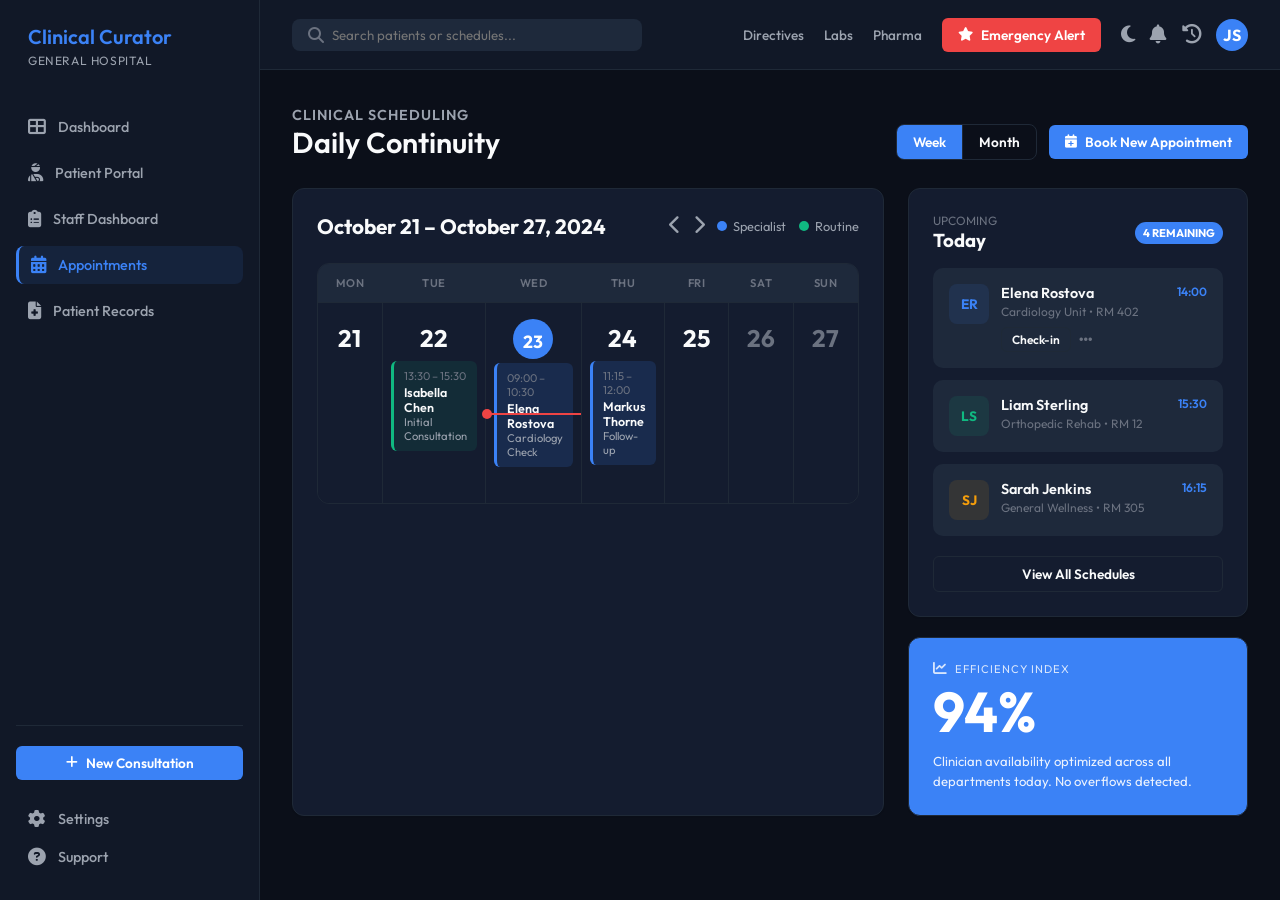
==== appointments.html @ 1411917c "Add Appointments and Patient Records pages; wire up all nav links" ====
<!DOCTYPE html>
<html lang="en">
<head>
    <meta charset="UTF-8">
    <meta name="viewport" content="width=device-width, initial-scale=1.0">
    <title>Appointments | CareFlow</title>
    <link rel="stylesheet" href="css/style.css">
    <link rel="stylesheet" href="https://cdnjs.cloudflare.com/ajax/libs/font-awesome/6.4.0/css/all.min.css">
    <style>
        /* Calendar Styles */
        .calendar-grid {
            display: grid;
            grid-template-columns: repeat(7, 1fr);
            gap: 0;
            border: 1px solid var(--border-color);
            border-radius: 12px;
            overflow: hidden;
        }
        .cal-day-header {
            padding: 12px 8px;
            text-align: center;
            background: var(--bg-input);
            border-bottom: 1px solid var(--border-color);
            font-size: 0.7rem;
            color: var(--text-muted);
            font-weight: 600;
            text-transform: uppercase;
            letter-spacing: 0.05em;
        }
        .cal-day-number {
            font-size: 1.5rem;
            font-weight: 700;
            color: var(--text-primary);
            text-align: center;
            padding: 12px 8px 8px;
        }
        .cal-day-number.today {
            background: var(--accent-blue);
            color: white;
            border-radius: 50%;
            width: 40px;
            height: 40px;
            display: flex;
            align-items: center;
            justify-content: center;
            margin: 8px auto 4px;
            font-size: 1.1rem;
        }
        .cal-day-number.muted { color: var(--text-muted); }

        .cal-cell {
            border-right: 1px solid var(--border-color);
            min-height: 200px;
            padding: 8px;
            vertical-align: top;
            background: var(--bg-card);
            position: relative;
        }
        .cal-cell:last-child { border-right: none; }

        .appt-block {
            border-radius: 6px;
            padding: 8px 10px;
            margin-bottom: 8px;
            font-size: 0.78rem;
            cursor: pointer;
            transition: opacity 0.2s;
            border-left: 3px solid transparent;
        }
        .appt-block:hover { opacity: 0.85; }
        .appt-block.specialist {
            background: rgba(59, 130, 246, 0.15);
            border-left-color: var(--accent-blue);
        }
        .appt-block.routine {
            background: rgba(16, 185, 129, 0.1);
            border-left-color: var(--success);
        }
        .appt-block .appt-time { font-size: 0.7rem; color: var(--text-muted); margin-bottom: 2px; }
        .appt-block .appt-name { font-weight: 600; }
        .appt-block .appt-type { font-size: 0.7rem; color: var(--text-secondary); }

        /* Today line */
        .today-line {
            position: absolute;
            left: 0; right: 0;
            height: 2px;
            background: var(--danger);
            top: 55%;
            z-index: 5;
        }
        .today-dot {
            position: absolute;
            left: -4px;
            top: -4px;
            width: 10px; height: 10px;
            background: var(--danger);
            border-radius: 50%;
        }

        .upcoming-item {
            display: flex;
            gap: 12px;
            padding: 16px;
            border-radius: 10px;
            background: var(--bg-input);
            margin-bottom: 12px;
            position: relative;
            cursor: pointer;
            transition: background 0.2s;
        }
        .upcoming-item:hover { background: var(--border-color); }
        .upcoming-item .avatar {
            width: 40px; height: 40px;
            border-radius: 8px;
            background: var(--accent-blue-light);
            display: flex; align-items: center; justify-content: center;
            font-weight: 700; font-size: 0.85rem;
            color: var(--accent-blue);
            flex-shrink: 0;
        }
        .upcoming-item .time-badge {
            position: absolute;
            right: 16px; top: 16px;
            font-size: 0.75rem;
            font-weight: 600;
            color: var(--accent-blue);
        }
        .upcoming-item .appt-room {
            font-size: 0.75rem;
            color: var(--text-muted);
            margin-top: 2px;
        }

        .legend-dot {
            width: 10px; height: 10px;
            border-radius: 50%;
            display: inline-block;
            margin-right: 6px;
        }
    </style>
</head>
<body data-theme="dark">
<div class="app-container">

    <!-- Sidebar -->
    <aside class="sidebar">
        <div class="brand">
            <h1>Clinical Curator</h1>
            <p>General Hospital</p>
        </div>
        <ul class="nav-menu">
            <li class="nav-item"><a href="index.html" class="nav-link"><i class="fas fa-th-large"></i> Dashboard</a></li>
            <li class="nav-item"><a href="patient.html" class="nav-link"><i class="fas fa-user-injured"></i> Patient Portal</a></li>
            <li class="nav-item"><a href="dashboard.html" class="nav-link"><i class="fas fa-clipboard-list"></i> Staff Dashboard</a></li>
            <li class="nav-item"><a href="appointments.html" class="nav-link active"><i class="fas fa-calendar-alt"></i> Appointments</a></li>
            <li class="nav-item"><a href="patient-records.html" class="nav-link"><i class="fas fa-file-medical"></i> Patient Records</a></li>
        </ul>
        <div class="sidebar-footer">
            <button class="btn btn-primary btn-block" onclick="document.getElementById('new-appt-modal').style.display='flex'">
                <i class="fas fa-plus"></i> New Consultation
            </button>
            <div style="margin-top: 20px;">
                <a href="#" class="nav-link"><i class="fas fa-cog"></i> Settings</a>
                <a href="#" class="nav-link"><i class="fas fa-question-circle"></i> Support</a>
            </div>
        </div>
    </aside>

    <!-- Main Content -->
    <main class="main-content">
        <header class="top-header">
            <div class="search-bar"><i class="fas fa-search"></i><input type="text" placeholder="Search patients or schedules..."></div>
            <div class="header-actions">
                <nav class="header-links"><a href="#">Directives</a><a href="#">Labs</a><a href="#">Pharma</a></nav>
                <button class="btn btn-danger"><i class="fas fa-star"></i> Emergency Alert</button>
                <div style="display: flex; gap: 15px; align-items: center;">
                    <button class="icon-btn" id="theme-toggle"><i class="fas fa-moon"></i></button>
                    <button class="icon-btn"><i class="fas fa-bell"></i></button>
                    <button class="icon-btn"><i class="fas fa-history"></i></button>
                    <div style="width:32px;height:32px;background:#3b82f6;border-radius:50%;display:flex;align-items:center;justify-content:center;color:white;font-weight:700;">JS</div>
                </div>
            </div>
        </header>

        <div class="page-container">
            <!-- Page Header -->
            <div class="page-header" style="display: flex; justify-content: space-between; align-items: flex-end; margin-bottom: 28px;">
                <div>
                    <p class="subtitle" style="text-transform: uppercase; font-weight: 600; letter-spacing: 1px;">Clinical Scheduling</p>
                    <h2>Daily Continuity</h2>
                </div>
                <div style="display: flex; gap: 12px; align-items: center;">
                    <div style="display: flex; border: 1px solid var(--border-color); border-radius: 8px; overflow: hidden;">
                        <button class="btn btn-outline" id="btn-week" onclick="setView('week')" style="border: none; border-radius: 0; border-right: 1px solid var(--border-color);">Week</button>
                        <button class="btn btn-outline" id="btn-month" onclick="setView('month')" style="border: none; border-radius: 0;">Month</button>
                    </div>
                    <button class="btn btn-primary" onclick="document.getElementById('new-appt-modal').style.display='flex'">
                        <i class="fas fa-calendar-plus"></i> Book New Appointment
                    </button>
                </div>
            </div>

            <div style="display: grid; grid-template-columns: 1fr 340px; gap: 24px;">

                <!-- Calendar Section -->
                <div class="card" style="padding: 24px;">
                    <!-- Week Navigator -->
                    <div style="display: flex; justify-content: space-between; align-items: center; margin-bottom: 24px;">
                        <h3 style="font-size: 1.3rem;" id="week-label">October 21 – 27, 2024</h3>
                        <div style="display: flex; gap: 12px; align-items: center;">
                            <button class="icon-btn" onclick="changeWeek(-1)"><i class="fas fa-chevron-left"></i></button>
                            <button class="icon-btn" onclick="changeWeek(1)"><i class="fas fa-chevron-right"></i></button>
                            <span style="font-size: 0.8rem; color: var(--text-secondary);">
                                <span class="legend-dot" style="background: var(--accent-blue);"></span>Specialist
                                <span class="legend-dot" style="background: var(--success); margin-left: 10px;"></span>Routine
                            </span>
                        </div>
                    </div>

                    <!-- Calendar Grid -->
                    <div class="calendar-grid" id="calendar-grid">
                        <!-- Populated by JS -->
                    </div>
                </div>

                <!-- Sidebar: Upcoming & Efficiency -->
                <div style="display: flex; flex-direction: column; gap: 20px;">
                    <div class="card">
                        <div style="display: flex; justify-content: space-between; align-items: center; margin-bottom: 16px;">
                            <div>
                                <p style="font-size: 0.75rem; color: var(--text-muted); text-transform: uppercase;">Upcoming</p>
                                <h3>Today</h3>
                            </div>
                            <span style="background: var(--accent-blue); color: white; font-size: 0.7rem; font-weight: 700; padding: 4px 8px; border-radius: 12px;">4 REMAINING</span>
                        </div>

                        <div class="upcoming-item" id="u-1">
                            <div class="avatar">ER</div>
                            <div style="flex: 1;">
                                <p style="font-weight: 600; font-size: 0.9rem;">Elena Rostova</p>
                                <p class="appt-room">Cardiology Unit • RM 402</p>
                                <div style="margin-top: 8px; display: flex; gap: 8px;">
                                    <button class="btn btn-outline" style="padding: 4px 10px; font-size: 0.75rem;">Check-in</button>
                                    <button class="icon-btn" style="font-size: 0.8rem; color: var(--text-muted);">•••</button>
                                </div>
                            </div>
                            <span class="time-badge">14:00</span>
                        </div>

                        <div class="upcoming-item">
                            <div class="avatar" style="background: rgba(16,185,129,0.1); color: var(--success);">LS</div>
                            <div style="flex: 1;">
                                <p style="font-weight: 600; font-size: 0.9rem;">Liam Sterling</p>
                                <p class="appt-room">Orthopedic Rehab • RM 12</p>
                            </div>
                            <span class="time-badge">15:30</span>
                        </div>

                        <div class="upcoming-item">
                            <div class="avatar" style="background: rgba(245,158,11,0.1); color: var(--warning);">SJ</div>
                            <div style="flex: 1;">
                                <p style="font-weight: 600; font-size: 0.9rem;">Sarah Jenkins</p>
                                <p class="appt-room">General Wellness • RM 305</p>
                            </div>
                            <span class="time-badge">16:15</span>
                        </div>

                        <button class="btn btn-outline btn-block" style="margin-top: 8px; font-size: 0.85rem;">View All Schedules</button>
                    </div>

                    <!-- Efficiency Index -->
                    <div class="card" style="background: var(--accent-blue); color: white;">
                        <div style="display: flex; align-items: center; gap: 8px; margin-bottom: 8px;">
                            <i class="fas fa-chart-line" style="font-size: 0.85rem; opacity: 0.8;"></i>
                            <p style="font-size: 0.7rem; opacity: 0.8; text-transform: uppercase; letter-spacing: 1px;">Efficiency Index</p>
                        </div>
                        <div style="font-size: 3.5rem; font-weight: 700; line-height: 1;">94%</div>
                        <p style="margin-top: 12px; font-size: 0.82rem; opacity: 0.9; line-height: 1.5;">
                            Clinician availability optimized across all departments today. No overflows detected.
                        </p>
                    </div>
                </div>
            </div>
        </div>
    </main>
</div>

<!-- New Appointment Modal -->
<div id="new-appt-modal" style="display:none; position: fixed; inset: 0; background: rgba(0,0,0,0.5); z-index: 1000; align-items: center; justify-content: center;">
    <div class="card" style="width: 500px; max-width: 90vw;">
        <div style="display: flex; justify-content: space-between; align-items: center; margin-bottom: 24px;">
            <h3>Book New Appointment</h3>
            <button class="icon-btn" onclick="document.getElementById('new-appt-modal').style.display='none'"><i class="fas fa-times"></i></button>
        </div>
        <div class="form-group">
            <label>Patient Name</label>
            <input type="text" class="form-control" placeholder="Search patient...">
        </div>
        <div class="form-group">
            <label>Department</label>
            <select class="form-control">
                <option>Cardiology Unit</option>
                <option>General Practice</option>
                <option>Emergency Care</option>
                <option>Orthopedic Rehab</option>
                <option>Neurology</option>
                <option>Pediatrics</option>
            </select>
        </div>
        <div style="display: grid; grid-template-columns: 1fr 1fr; gap: 16px;">
            <div class="form-group">
                <label>Date</label>
                <input type="date" class="form-control">
            </div>
            <div class="form-group">
                <label>Time</label>
                <input type="time" class="form-control">
            </div>
        </div>
        <div class="form-group">
            <label>Type</label>
            <div style="display: flex; gap: 12px;">
                <label style="display: flex; gap: 8px; font-size: 0.9rem;"><input type="radio" name="appt-type" value="specialist" checked> Specialist</label>
                <label style="display: flex; gap: 8px; font-size: 0.9rem;"><input type="radio" name="appt-type" value="routine"> Routine</label>
            </div>
        </div>
        <button class="btn btn-primary btn-block" style="height: 50px;" onclick="bookAppointment()">
            <i class="fas fa-calendar-check"></i> Confirm Booking
        </button>
    </div>
</div>

<script src="js/shared.js"></script>
<script>
    const DAYS = ['MON', 'TUE', 'WED', 'THU', 'FRI', 'SAT', 'SUN'];

    const MOCK_APPOINTMENTS = [
        { day: 2, start: '09:00', end: '10:30', name: 'Elena Rostova', type: 'specialist', note: 'Cardiology Check' },
        { day: 3, start: '11:15', end: '12:00', name: 'Markus Thorne', type: 'specialist', note: 'Follow-up' },
        { day: 1, start: '13:30', end: '15:30', name: 'Isabella Chen', type: 'routine', note: 'Initial Consultation' },
    ];

    let weekOffset = 0;

    function getWeekDates(offset) {
        const now = new Date('2024-10-21');
        now.setDate(now.getDate() + offset * 7);
        const dates = [];
        for (let i = 0; i < 7; i++) {
            const d = new Date(now);
            d.setDate(now.getDate() + i);
            dates.push(d);
        }
        return dates;
    }

    function changeWeek(dir) {
        weekOffset += dir;
        renderCalendar();
    }

    function setView(v) {
        document.getElementById('btn-week').style.background = v === 'week' ? 'var(--accent-blue)' : '';
        document.getElementById('btn-week').style.color = v === 'week' ? 'white' : '';
        document.getElementById('btn-month').style.background = v === 'month' ? 'var(--accent-blue)' : '';
        document.getElementById('btn-month').style.color = v === 'month' ? 'white' : '';
    }

    function renderCalendar() {
        const dates = getWeekDates(weekOffset);
        const grid = document.getElementById('calendar-grid');
        grid.innerHTML = '';

        // Label
        const start = dates[0];
        const end = dates[6];
        document.getElementById('week-label').textContent = `${start.toLocaleDateString('en-US', {month:'long', day:'numeric'})} – ${end.toLocaleDateString('en-US', {month:'long', day:'numeric', year:'numeric'})}`;

        // Day headers
        DAYS.forEach((d, i) => {
            const hdr = document.createElement('div');
            hdr.className = 'cal-day-header';
            hdr.textContent = d;
            grid.appendChild(hdr);
        });

        // Day cells
        dates.forEach((date, i) => {
            const cell = document.createElement('div');
            cell.className = 'cal-cell';

            const isToday = (weekOffset === 0 && i === 2); // Wednesday

            const numEl = document.createElement('div');
            if (isToday) {
                numEl.innerHTML = `<div class="cal-day-number today">${date.getDate()}</div>`;
            } else {
                numEl.innerHTML = `<div class="cal-day-number ${i > 4 ? 'muted' : ''}">${date.getDate()}</div>`;
            }
            cell.appendChild(numEl);

            // Today line
            if (isToday) {
                const line = document.createElement('div');
                line.className = 'today-line';
                const dot = document.createElement('div');
                dot.className = 'today-dot';
                line.appendChild(dot);
                cell.appendChild(line);
            }

            // Appointments
            MOCK_APPOINTMENTS.filter(a => a.day === i).forEach(appt => {
                const block = document.createElement('div');
                block.className = `appt-block ${appt.type}`;
                block.innerHTML = `
                    <div class="appt-time">${appt.start} – ${appt.end}</div>
                    <div class="appt-name">${appt.name}</div>
                    <div class="appt-type">${appt.note}</div>
                `;
                cell.appendChild(block);
            });

            grid.appendChild(cell);
        });
    }

    function bookAppointment() {
        document.getElementById('new-appt-modal').style.display = 'none';
        alert('Appointment booked successfully! (Prototype mode – no data saved)');
    }

    // Theme toggle
    document.getElementById('theme-toggle').addEventListener('click', () => {
        const body = document.body;
        const icon = document.querySelector('#theme-toggle i');
        if (body.getAttribute('data-theme') === 'dark') {
            body.setAttribute('data-theme', 'light');
            icon.className = 'fas fa-sun';
        } else {
            body.setAttribute('data-theme', 'dark');
            icon.className = 'fas fa-moon';
        }
    });

    // Init
    setView('week');
    renderCalendar();
</script>
</body>
</html>
---- css/style.css ----
@import url('https://fonts.googleapis.com/css2?family=Outfit:wght@300;400;500;600;700&display=swap');

:root {
    /* Fonts */
    --font-family: 'Outfit', sans-serif;

    /* Light Theme (Default) */
    --bg-main: #f4f6f8;
    --bg-sidebar: #ffffff;
    --bg-card: #ffffff;
    --bg-input: #f0f2f5;
    
    --text-primary: #111827;
    --text-secondary: #6b7280;
    --text-muted: #9ca3af;
    
    --border-color: #e5e7eb;
    
    --accent-blue: #1d4ed8;
    --accent-blue-hover: #1e40af;
    --accent-blue-light: #eff6ff;
    
    --danger: #dc2626;
    --danger-light: #fee2e2;
    --warning: #f59e0b;
    --warning-light: #fef3c7;
    --success: #10b981;
    --success-light: #d1fae5;
    
    --shadow-sm: 0 1px 2px 0 rgba(0, 0, 0, 0.05);
    --shadow-md: 0 4px 6px -1px rgba(0, 0, 0, 0.1), 0 2px 4px -1px rgba(0, 0, 0, 0.06);
    --shadow-lg: 0 10px 15px -3px rgba(0, 0, 0, 0.1), 0 4px 6px -2px rgba(0, 0, 0, 0.05);
}

[data-theme="dark"] {
    /* Dark Theme */
    --bg-main: #0b0f19;
    --bg-sidebar: #111827;
    --bg-card: #141c2f;
    --bg-input: #1e293b;
    
    --text-primary: #f9fafb;
    --text-secondary: #9ca3af;
    --text-muted: #6b7280;
    
    --border-color: #1f2937;
    
    --accent-blue: #3b82f6;
    --accent-blue-hover: #60a5fa;
    --accent-blue-light: rgba(59, 130, 246, 0.1);
    
    --danger: #ef4444;
    --danger-light: rgba(239, 68, 68, 0.1);
    --warning: #f59e0b;
    --warning-light: rgba(245, 158, 11, 0.1);
    --success: #10b981;
    --success-light: rgba(16, 185, 129, 0.1);
}

* {
    box-sizing: border-box;
    margin: 0;
    padding: 0;
}

body {
    font-family: var(--font-family);
    background-color: var(--bg-main);
    color: var(--text-primary);
    display: flex;
    min-height: 100vh;
    overflow-x: hidden;
    transition: background-color 0.3s, color 0.3s;
}

/* Application Layout */
.app-container {
    display: flex;
    width: 100%;
}

/* Sidebar */
.sidebar {
    width: 260px;
    background-color: var(--bg-sidebar);
    border-right: 1px solid var(--border-color);
    display: flex;
    flex-direction: column;
    padding: 24px 16px;
    height: 100vh;
    position: sticky;
    top: 0;
    z-index: 100;
}

.brand {
    margin-bottom: 40px;
    padding: 0 12px;
}
.brand h1 {
    font-size: 1.25rem;
    font-weight: 600;
    color: var(--accent-blue);
    margin-bottom: 4px;
}
.brand p {
    font-size: 0.75rem;
    color: var(--text-secondary);
    text-transform: uppercase;
    letter-spacing: 0.05em;
}

.nav-menu {
    list-style: none;
    flex-grow: 1;
}

.nav-item {
    margin-bottom: 8px;
}

.nav-link {
    display: flex;
    align-items: center;
    padding: 10px 12px;
    color: var(--text-secondary);
    text-decoration: none;
    border-radius: 8px;
    font-size: 0.9rem;
    font-weight: 500;
    transition: all 0.2s;
}

.nav-link:hover {
    background-color: var(--bg-input);
    color: var(--text-primary);
}

.nav-link.active {
    background-color: var(--accent-blue-light);
    color: var(--accent-blue);
    border-left: 3px solid var(--accent-blue);
}

.nav-link i {
    margin-right: 12px;
    font-size: 1.1rem;
}

.sidebar-footer {
    border-top: 1px solid var(--border-color);
    padding-top: 20px;
    margin-top: 20px;
}

/* Main Content Area */
.main-content {
    flex: 1;
    display: flex;
    flex-direction: column;
    min-width: 0;
}

/* Top Header */
.top-header {
    height: 70px;
    border-bottom: 1px solid var(--border-color);
    display: flex;
    align-items: center;
    justify-content: space-between;
    padding: 0 32px;
    background-color: var(--bg-sidebar);
    position: sticky;
    top: 0;
    z-index: 90;
}

.search-bar {
    display: flex;
    align-items: center;
    background-color: var(--bg-input);
    border-radius: 8px;
    padding: 8px 16px;
    width: 350px;
}

.search-bar i {
    color: var(--text-muted);
    margin-right: 8px;
}

.search-bar input {
    border: none;
    background: none;
    outline: none;
    color: var(--text-primary);
    width: 100%;
    font-family: var(--font-family);
}

.header-actions {
    display: flex;
    align-items: center;
    gap: 20px;
}

.header-links {
    display: flex;
    gap: 20px;
}
.header-links a {
    color: var(--text-secondary);
    text-decoration: none;
    font-size: 0.85rem;
    font-weight: 500;
}
.header-links a:hover { color: var(--text-primary); }

.icon-btn {
    background: none;
    border: none;
    color: var(--text-secondary);
    font-size: 1.2rem;
    cursor: pointer;
    transition: color 0.2s;
}
.icon-btn:hover { color: var(--text-primary); }

/* Buttons */
.btn {
    padding: 8px 16px;
    border-radius: 6px;
    font-family: var(--font-family);
    font-size: 0.85rem;
    font-weight: 600;
    cursor: pointer;
    border: none;
    transition: opacity 0.2s, transform 0.1s;
    display: inline-flex;
    align-items: center;
    justify-content: center;
    gap: 8px;
}
.btn:active { transform: translateY(1px); }
.btn-primary {
    background: var(--accent-blue);
    color: #fff;
}
.btn-primary:hover { background: var(--accent-blue-hover); }
.btn-danger {
    background: var(--danger);
    color: #fff;
}
.btn-outline {
    background: transparent;
    border: 1px solid var(--border-color);
    color: var(--text-primary);
}
.btn-block { width: 100%; }

/* Page Content */
.page-container {
    padding: 32px;
    flex-grow: 1;
    overflow-y: auto;
}

.page-header {
    margin-bottom: 24px;
}
.page-header h2 {
    font-size: 1.8rem;
    font-weight: 600;
    color: var(--text-primary);
}
.page-header .subtitle {
    color: var(--text-secondary);
    font-size: 0.9rem;
    margin-top: 4px;
}

/* Cards */
.card {
    background: var(--bg-card);
    border-radius: 12px;
    border: 1px solid var(--border-color);
    padding: 24px;
    box-shadow: var(--shadow-sm);
}

/* Badges */
.badge {
    padding: 4px 8px;
    border-radius: 4px;
    font-size: 0.7rem;
    font-weight: 700;
    text-transform: uppercase;
}
.badge-critical, .badge-danger { background: var(--danger-light); color: var(--danger); }
.badge-urgent, .badge-warning { background: var(--warning-light); color: var(--warning); }
.badge-stable, .badge-success { background: var(--success-light); color: var(--success); }

/* Tables */
.data-table {
    width: 100%;
    border-collapse: collapse;
}
.data-table th, .data-table td {
    padding: 16px;
    text-align: left;
    border-bottom: 1px solid var(--border-color);
    font-size: 0.9rem;
}
.data-table th {
    color: var(--text-secondary);
    font-weight: 600;
    text-transform: uppercase;
    font-size: 0.75rem;
    letter-spacing: 0.05em;
}
.data-table tr:last-child td { border-bottom: none; }
.data-table tbody tr:hover { background-color: var(--bg-input); }

/* Grid Layouts */
.grid-4 { display: grid; grid-template-columns: repeat(4, 1fr); gap: 24px; }
.grid-2 { display: grid; grid-template-columns: repeat(2, 1fr); gap: 24px; }
.dashboard-layout { display: grid; grid-template-columns: 2fr 1fr; gap: 24px; margin-top: 24px; }

/* KPI Cards */
.kpi-card {
    display: flex;
    flex-direction: column;
}
.kpi-header {
    display: flex;
    justify-content: space-between;
    color: var(--text-secondary);
    font-size: 0.75rem;
    font-weight: 600;
    text-transform: uppercase;
    margin-bottom: 12px;
}
.kpi-value {
    font-size: 2.5rem;
    font-weight: 700;
    display: flex;
    align-items: baseline;
    gap: 12px;
}
.kpi-trend { font-size: 0.9rem; }
.kpi-trend.up { color: var(--danger); }
.kpi-trend.down { color: var(--success); }
.kpi-desc { font-size: 0.8rem; color: var(--text-muted); margin-top: 8px; }

/* Utilities */
.text-danger { color: var(--danger); }
.text-warning { color: var(--warning); }
.text-success { color: var(--success); }

/* Triage Form specific styles */
.form-group { margin-bottom: 20px; }
.form-group label { display: block; margin-bottom: 8px; font-weight: 500; font-size: 0.9rem; }
.form-control {
    width: 100%;
    padding: 12px;
    background: var(--bg-input);
    border: 1px solid var(--border-color);
    border-radius: 8px;
    color: var(--text-primary);
    font-family: inherit;
}
.form-control:focus { outline: none; border-color: var(--accent-blue); }

.ai-insight {
    border: 1px solid var(--danger);
    background: var(--bg-card);
    position: relative;
    overflow: hidden;
}
.ai-insight::before {
    content: '';
    position: absolute;
    top: 0; left: 0; width: 4px; height: 100%;
    background: var(--danger);
}

/* Mobile & Tablet Responsive Styles */

/* Bottom Navigation (Mobile Only) */
.bottom-nav {
    display: none;
    position: fixed;
    bottom: 0;
    left: 0;
    right: 0;
    height: 70px;
    background: var(--bg-sidebar);
    border-top: 1px solid var(--border-color);
    display: none; /* Hidden by default, shown in media query */
    justify-content: space-around;
    align-items: center;
    z-index: 1000;
    padding: 0 10px;
}

.bottom-nav-item {
    display: flex;
    flex-direction: column;
    align-items: center;
    color: var(--text-secondary);
    text-decoration: none;
    font-size: 0.7rem;
    gap: 4px;
}

.bottom-nav-item i {
    font-size: 1.2rem;
}

.bottom-nav-item.active {
    color: var(--accent-blue);
}

/* Floating Action Button */
.fab {
    display: none;
    position: fixed;
    bottom: 90px;
    right: 20px;
    width: 56px;
    height: 56px;
    border-radius: 28px;
    background: var(--accent-blue);
    color: white;
    box-shadow: var(--shadow-lg);
    border: none;
    align-items: center;
    justify-content: center;
    font-size: 1.5rem;
    z-index: 999;
    cursor: pointer;
}

/* More Menu Overlay */
.mobile-menu-overlay {
    display: none;
    position: fixed;
    top: 0;
    left: 0;
    width: 100%;
    height: 100%;
    background: rgba(0,0,0,0.5);
    z-index: 1001;
    opacity: 0;
    transition: opacity 0.3s;
    pointer-events: none;
}

.mobile-menu-overlay.active {
    display: block;
    opacity: 1;
    pointer-events: auto;
}

.mobile-menu {
    position: absolute;
    bottom: 0;
    left: 0;
    width: 100%;
    background: var(--bg-sidebar);
    border-radius: 20px 20px 0 0;
    padding: 24px;
    transform: translateY(100%);
    transition: transform 0.3s ease-out;
}

.mobile-menu-overlay.active .mobile-menu {
    transform: translateY(0);
}

.mobile-menu-header {
    display: flex;
    justify-content: space-between;
    align-items: center;
    margin-bottom: 20px;
}

.mobile-menu-grid {
    display: grid;
    grid-template-columns: repeat(3, 1fr);
    gap: 20px;
    margin-bottom: 24px;
}

.mobile-menu-item {
    display: flex;
    flex-direction: column;
    align-items: center;
    gap: 8px;
    color: var(--text-primary);
    text-decoration: none;
    font-size: 0.8rem;
    text-align: center;
}

.mobile-menu-item i {
    font-size: 1.5rem;
    color: var(--accent-blue);
    background: var(--accent-blue-light);
    width: 48px;
    height: 48px;
    border-radius: 12px;
    display: flex;
    align-items: center;
    justify-content: center;
}

/* Mobile Search Overlay */
.mobile-search-overlay {
    display: none;
    position: fixed;
    top: 0;
    left: 0;
    width: 100%;
    height: 70px;
    background: var(--bg-sidebar);
    z-index: 1002;
    padding: 10px 20px;
    align-items: center;
    gap: 15px;
    border-bottom: 1px solid var(--border-color);
}

.mobile-search-overlay.active {
    display: flex;
}

/* Media Queries */
@media (max-width: 1024px) {
    .grid-4 { grid-template-columns: repeat(2, 1fr); }
    .dashboard-layout { grid-template-columns: 1fr; }
    .search-bar { width: 250px; }
}

@media (max-width: 768px) {
    .sidebar { display: none; }

    .app-container { flex-direction: column; }

    .main-content { margin-bottom: 70px; }

    .top-header {
        padding: 0 20px;
    }

    .search-bar, .header-links, .btn-danger {
        display: none;
    }

    .mobile-search-trigger {
        display: block !important;
    }

    .bottom-nav {
        display: flex;
    }

    .fab {
        display: flex;
    }

    .grid-4, .grid-2 {
        grid-template-columns: 1fr;
    }

    .page-container {
        padding: 20px;
    }

    .page-header h2 {
        font-size: 1.5rem;
    }

    .kpi-value {
        font-size: 2rem;
    }

    .header-actions {
        gap: 10px;
    }

    /* Adjust Triage Form for mobile */
    #triage-form div[style*="grid-template-columns: 1fr 1fr"] {
        grid-template-columns: 1fr !important;
    }

    .dashboard-layout aside {
        order: 2;
    }

    .dashboard-layout .card:first-child {
        order: 1;
    }

    .page-header {
        flex-direction: column;
        align-items: flex-start !important;
        gap: 15px;
    }

    .page-header div:last-child {
        width: 100%;
        display: flex;
        gap: 10px;
    }

    .page-header .btn {
        flex: 1;
    }
}

/* Utility to show/hide */
.mobile-search-trigger { display: none; }
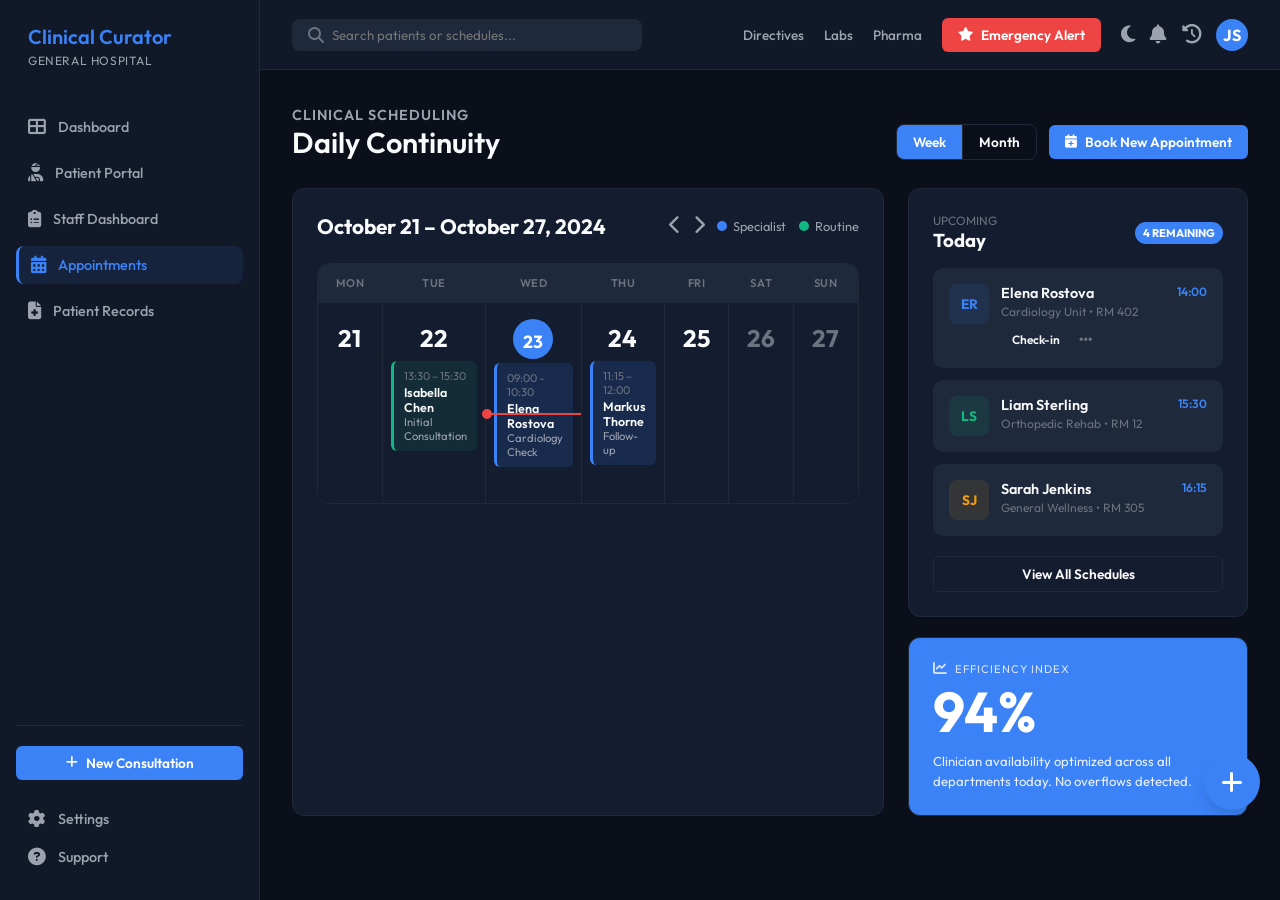
==== commit e11c6477: "Implement mobile responsiveness for Patient Records and Appointments - Added responsive utility clas" ====
--- a/appointments.html
+++ b/appointments.html
@@ -175,6 +175,7 @@
                 <nav class="header-links"><a href="#">Directives</a><a href="#">Labs</a><a href="#">Pharma</a></nav>
                 <button class="btn btn-danger"><i class="fas fa-star"></i> Emergency Alert</button>
                 <div style="display: flex; gap: 15px; align-items: center;">
+                    <button class="icon-btn mobile-search-trigger" id="mobile-search-trigger"><i class="fas fa-search"></i></button>
                     <button class="icon-btn" id="theme-toggle"><i class="fas fa-moon"></i></button>
                     <button class="icon-btn"><i class="fas fa-bell"></i></button>
                     <button class="icon-btn"><i class="fas fa-history"></i></button>
@@ -196,19 +197,19 @@
                         <button class="btn btn-outline" id="btn-month" onclick="setView('month')" style="border: none; border-radius: 0;">Month</button>
                     </div>
                     <button class="btn btn-primary" onclick="document.getElementById('new-appt-modal').style.display='flex'">
-                        <i class="fas fa-calendar-plus"></i> Book New Appointment
+                        <i class="fas fa-calendar-plus"></i> <span class="hide-on-mobile">Book New Appointment</span><span class="show-on-mobile">Book</span>
                     </button>
                 </div>
             </div>
 
-            <div style="display: grid; grid-template-columns: 1fr 340px; gap: 24px;">
+            <div class="two-col-layout">
 
                 <!-- Calendar Section -->
-                <div class="card" style="padding: 24px;">
+                <div class="card" style="padding: 24px; overflow: hidden;">
                     <!-- Week Navigator -->
-                    <div style="display: flex; justify-content: space-between; align-items: center; margin-bottom: 24px;">
+                    <div style="display: flex; justify-content: space-between; align-items: center; margin-bottom: 24px; flex-wrap: wrap; gap: 10px;">
                         <h3 style="font-size: 1.3rem;" id="week-label">October 21 – 27, 2024</h3>
-                        <div style="display: flex; gap: 12px; align-items: center;">
+                        <div style="display: flex; gap: 12px; align-items: center; flex-wrap: wrap;">
                             <button class="icon-btn" onclick="changeWeek(-1)"><i class="fas fa-chevron-left"></i></button>
                             <button class="icon-btn" onclick="changeWeek(1)"><i class="fas fa-chevron-right"></i></button>
                             <span style="font-size: 0.8rem; color: var(--text-secondary);">
@@ -219,8 +220,10 @@
                     </div>
 
                     <!-- Calendar Grid -->
-                    <div class="calendar-grid" id="calendar-grid">
-                        <!-- Populated by JS -->
+                    <div class="calendar-container">
+                        <div class="calendar-grid" id="calendar-grid">
+                            <!-- Populated by JS -->
+                        </div>
                     </div>
                 </div>
 
@@ -331,6 +334,82 @@
     </div>
 </div>
 
+<!-- Bottom Navigation -->
+<nav class="bottom-nav">
+    <a href="index.html" class="bottom-nav-item">
+        <i class="fas fa-th-large"></i>
+        <span>Home</span>
+    </a>
+    <a href="patient.html" class="bottom-nav-item">
+        <i class="fas fa-user-injured"></i>
+        <span>Patient</span>
+    </a>
+    <a href="dashboard.html" class="bottom-nav-item">
+        <i class="fas fa-clipboard-list"></i>
+        <span>Staff</span>
+    </a>
+    <a href="#" class="bottom-nav-item active" id="mobile-more-btn">
+        <i class="fas fa-ellipsis-h"></i>
+        <span>More</span>
+    </a>
+</nav>
+
+<!-- FAB -->
+<button class="fab" id="mobile-fab">
+    <i class="fas fa-plus"></i>
+</button>
+
+<!-- Mobile More Menu -->
+<div class="mobile-menu-overlay" id="mobile-menu-overlay">
+    <div class="mobile-menu">
+        <div class="mobile-menu-header">
+            <div class="brand">
+                <h1>Clinical Curator</h1>
+                <p>General Hospital</p>
+            </div>
+            <button class="icon-btn" id="close-mobile-menu"><i class="fas fa-times"></i></button>
+        </div>
+        <div class="mobile-menu-grid">
+            <a href="appointments.html" class="mobile-menu-item active">
+                <i class="fas fa-calendar-alt"></i>
+                <span>Appointments</span>
+            </a>
+            <a href="patient-records.html" class="mobile-menu-item">
+                <i class="fas fa-file-medical"></i>
+                <span>Records</span>
+            </a>
+            <a href="#" class="mobile-menu-item">
+                <i class="fas fa-book-medical"></i>
+                <span>Directives</span>
+            </a>
+            <a href="#" class="mobile-menu-item">
+                <i class="fas fa-flask"></i>
+                <span>Labs</span>
+            </a>
+            <a href="#" class="mobile-menu-item">
+                <i class="fas fa-pills"></i>
+                <span>Pharma</span>
+            </a>
+            <a href="#" class="mobile-menu-item">
+                <i class="fas fa-cog"></i>
+                <span>Settings</span>
+            </a>
+        </div>
+        <div style="border-top: 1px solid var(--border-color); padding-top: 20px;">
+            <a href="#" class="nav-link"><i class="fas fa-question-circle"></i> Support</a>
+        </div>
+    </div>
+</div>
+
+<!-- Mobile Search Overlay -->
+<div class="mobile-search-overlay" id="mobile-search-overlay">
+    <button class="icon-btn" id="close-mobile-search"><i class="fas fa-arrow-left"></i></button>
+    <div class="search-bar" style="display: flex; flex: 1; width: auto;">
+        <i class="fas fa-search"></i>
+        <input type="text" placeholder="Search schedules...">
+    </div>
+</div>
+
 <script src="js/shared.js"></script>
 <script>
     const DAYS = ['MON', 'TUE', 'WED', 'THU', 'FRI', 'SAT', 'SUN'];
--- a/css/style.css
+++ b/css/style.css
@@ -325,6 +325,9 @@
 .grid-4 { display: grid; grid-template-columns: repeat(4, 1fr); gap: 24px; }
 .grid-2 { display: grid; grid-template-columns: repeat(2, 1fr); gap: 24px; }
 .dashboard-layout { display: grid; grid-template-columns: 2fr 1fr; gap: 24px; margin-top: 24px; }
+
+.two-col-layout { display: grid; grid-template-columns: 1fr 340px; gap: 24px; }
+.records-layout { display: grid; grid-template-columns: 320px 1fr; height: 100%; overflow: hidden; }
 
 /* KPI Cards */
 .kpi-card {
@@ -538,11 +541,12 @@
 /* Media Queries */
 @media (max-width: 1024px) {
     .grid-4 { grid-template-columns: repeat(2, 1fr); }
-    .dashboard-layout { grid-template-columns: 1fr; }
+    .dashboard-layout, .two-col-layout { grid-template-columns: 1fr; }
     .search-bar { width: 250px; }
 }
 
 @media (max-width: 768px) {
+    .records-layout { grid-template-columns: 1fr; height: auto; overflow: visible; }
     .sidebar { display: none; }
 
     .app-container { flex-direction: column; }
@@ -621,3 +625,52 @@
 
 /* Utility to show/hide */
 .mobile-search-trigger { display: none; }
+
+.hide-on-mobile { display: block; }
+.show-on-mobile { display: none; }
+
+@media (max-width: 768px) {
+    .hide-on-mobile { display: none !important; }
+    .show-on-mobile { display: block !important; }
+
+    /* Responsive Table/List View */
+    .mobile-list-view .detail-panel {
+        display: none;
+        position: fixed;
+        top: 0;
+        left: 0;
+        right: 0;
+        bottom: 70px;
+        background: var(--bg-main);
+        z-index: 500;
+        overflow-y: auto;
+        padding: 20px !important;
+    }
+
+    .mobile-list-view.detail-active .detail-panel {
+        display: block;
+    }
+
+    .mobile-list-view.detail-active .list-panel {
+        display: none;
+    }
+
+    /* Scrollable Calendar */
+    .calendar-container {
+        width: 100%;
+        overflow-x: auto;
+        -webkit-overflow-scrolling: touch;
+        padding-bottom: 10px;
+    }
+
+    .calendar-grid {
+        min-width: 800px;
+    }
+
+    /* Stack grid-template-rows: auto 1fr on main-content if used */
+    main.main-content {
+        height: auto !important;
+        display: flex !important;
+        flex-direction: column !important;
+    }
+}
